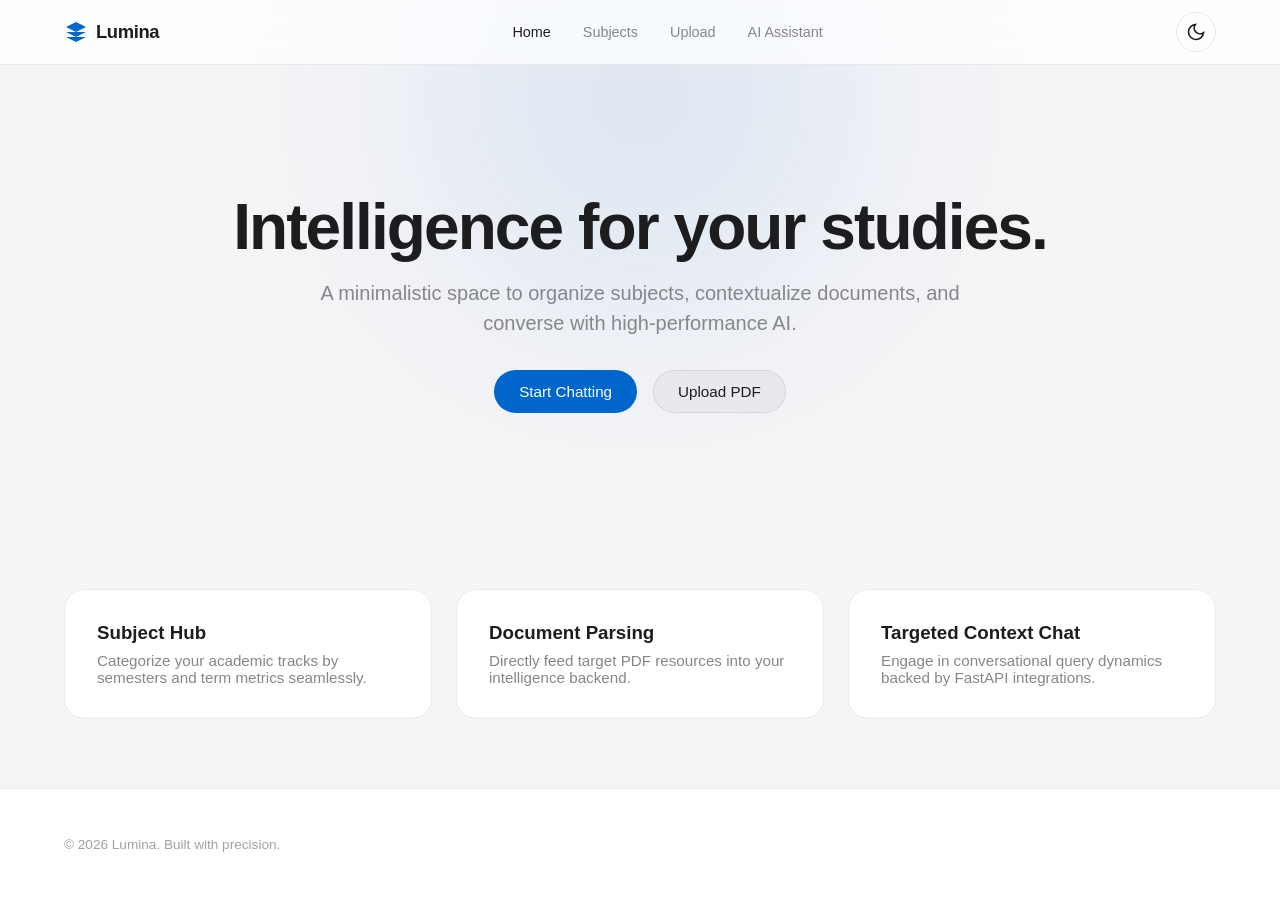
==== index.html @ 6f411426 "first" ====
<!DOCTYPE html>
<html lang="en" data-theme="dark">

<head>
    <meta charset="UTF-8">
    <meta name="viewport" content="width=device-width, initial-scale=1.0">
    <title>Lumina | chat with Lumina</title>
    <link rel="stylesheet" href="css/variables.css">
    <link rel="stylesheet" href="css/style.css">
    <link rel="stylesheet" href="css/components.css">
    <link rel="stylesheet" href="css/animations.css">
</head>

<body>
    <div class="ambient-glow"></div>

    <header class="header">
        <div class="nav-container">
            <a href="index.html" class="brand">
                <svg viewBox="0 0 24 24"><path d="M12 2L2 7l10 5 10-5-10-5zM2 17l10 5 10-5M2 12l10 5 10-5"/></svg> Lumina
            </a>
            <nav>
                <ul class="nav-links">
                    <li><a href="index.html" class="nav-link active">Home</a></li>
                    <li><a href="subjects.html" class="nav-link">Subjects</a></li>
                    <li><a href="upload.html" class="nav-link">Upload</a></li>
                    <li><a href="chat.html" class="nav-link">AI Assistant</a></li>
                </ul>
            </nav>
            <div class="nav-controls">
                <button id="theme-toggle" class="icon-btn" aria-label="Toggle Theme" onclick="themeManager.toggle()"></button>
            </div>
        </div>
    </header>

    <main>
        <!-- Hero Section -->
        <section style="text-align: center; padding: 80px 0;" class="reveal">
            <h1 style="margin-bottom: var(--space-sm);">Intelligence for your studies.</h1>
            <p class="subtitle" style="margin: 0 auto var(--space-lg);">
                A minimalistic space to organize subjects, contextualize documents, and converse with high-performance AI.
            </p>
            <div style="display: flex; gap: var(--space-sm); justify-content: center;">
                <a href="chat.html" class="btn btn-primary">Start Chatting</a>
                <a href="upload.html" class="btn btn-secondary">Upload PDF</a>
            </div>
        </section>

        <!-- Features Section -->
        <section class="stagger-container" style="display: grid; grid-template-columns: repeat(auto-fit, minmax(300px, 1fr)); gap: var(--space-md); margin-top: var(--space-3xl);">
            <div class="card card-hover">
                <h3 style="margin-bottom: var(--space-xs);">Subject Hub</h3>
                <p style="color: var(--text-secondary); font-size: 0.95rem;">Categorize your academic tracks by semesters and term metrics seamlessly.</p>
            </div>
            <div class="card card-hover">
                <h3 style="margin-bottom: var(--space-xs);">Document Parsing</h3>
                <p style="color: var(--text-secondary); font-size: 0.95rem;">Directly feed target PDF resources into your intelligence backend.</p>
            </div>
            <div class="card card-hover">
                <h3 style="margin-bottom: var(--space-xs);">Targeted Context Chat</h3>
                <p style="color: var(--text-secondary); font-size: 0.95rem;">Engage in conversational query dynamics backed by FastAPI integrations.</p>
            </div>
        </section>
    </main>

    <footer class="footer">
        <div class="footer-container">
            <p>&copy; 2026 Lumina. Built with precision.</p>
        </div>
    </footer>

    <script src="js/theme.js"></script>
    <script src="js/toast.js"></script>
    <script src="js/animations.js"></script>
</body>

</html>
---- css/variables.css ----
:root {
    /* Fonts */
    --font-sans: -apple-system, BlinkMacSystemFont, "SF Pro Display", "SF Pro Text", "Helvetica Neue", Helvetica, Arial, sans-serif;
    --font-mono: "SF Mono", SFMono-Regular, ui-monospace, Menlo, Monaco, Consolas, monospace;
    /* Spacing (8px Grid System) */
    --space-2xs: 4px;
    --space-xs: 8px;
    --space-sm: 16px;
    --space-md: 24px;
    --space-lg: 32px;
    --space-xl: 48px;
    --space-2xl: 64px;
    --space-3xl: 96px;
    /* Border Radii */
    --radius-sm: 8px;
    --radius-md: 14px;
    --radius-lg: 20px;
    --radius-xl: 28px;
    --radius-full: 9999px;
    /* Transitions */
    --ease-apple: cubic-bezier(0.16, 1, 0.3, 1);
    --duration-fast: 200ms;
    --duration-normal: 350ms;
    --duration-slow: 600ms;
}


/* Dark Theme (Default) */

[data-theme="dark"] {
    --bg-primary: #000000;
    --bg-secondary: #0c0c0e;
    --bg-tertiary: #161618;
    --bg-glass: rgba(22, 22, 24, 0.65);
    --bg-glass-hover: rgba(32, 32, 36, 0.75);
    --text-primary: #f5f5f7;
    --text-secondary: #86868b;
    --text-tertiary: #6e6e73;
    --accent-primary: #2997ff;
    --accent-hover: #0077ed;
    --accent-glow: rgba(41, 151, 255, 0.25);
    --border-color: rgba(255, 255, 255, 0.08);
    --border-hover: rgba(255, 255, 255, 0.18);
    --shadow-sm: 0 4px 12px rgba(0, 0, 0, 0.3);
    --shadow-md: 0 8px 24px rgba(0, 0, 0, 0.4);
    --shadow-lg: 0 20px 40px rgba(0, 0, 0, 0.5);
    --chat-user-bg: #0071e3;
    --chat-bot-bg: #1c1c1e;
    --skeleton-bg: #1f1f23;
}


/* Light Theme */

[data-theme="light"] {
    --bg-primary: #f5f5f7;
    --bg-secondary: #ffffff;
    --bg-tertiary: #e8e8ed;
    --bg-glass: rgba(255, 255, 255, 0.75);
    --bg-glass-hover: rgba(255, 255, 255, 0.9);
    --text-primary: #1d1d1f;
    --text-secondary: #86868b;
    --text-tertiary: #a1a1a6;
    --accent-primary: #0066cc;
    --accent-hover: #004499;
    --accent-glow: rgba(0, 102, 204, 0.15);
    --border-color: rgba(0, 0, 0, 0.08);
    --border-hover: rgba(0, 0, 0, 0.18);
    --shadow-sm: 0 4px 12px rgba(0, 0, 0, 0.04);
    --shadow-md: 0 8px 24px rgba(0, 0, 0, 0.08);
    --shadow-lg: 0 20px 40px rgba(0, 0, 0, 0.12);
    --chat-user-bg: #0066cc;
    --chat-bot-bg: #e5e5ea;
    --skeleton-bg: #e1e1e6;
}
---- css/style.css ----
*,
*::before,
*::after {
    box-sizing: border-box;
    margin: 0;
    padding: 0;
}

html {
    font-family: var(--font-sans);
    background-color: var(--bg-primary);
    color: var(--text-primary);
    scroll-behavior: smooth;
    -webkit-font-smoothing: antialiased;
    -moz-osx-font-smoothing: grayscale;
}

body {
    min-height: 100vh;
    display: flex;
    flex-direction: column;
    overflow-x: hidden;
    transition: background-color var(--duration-normal) var(--ease-apple), color var(--duration-normal) var(--ease-apple);
}


/* Floating Ambient Glow */

.ambient-glow {
    position: fixed;
    top: -200px;
    left: 50%;
    transform: translateX(-50%);
    width: 800px;
    height: 600px;
    background: radial-gradient(circle, var(--accent-glow) 0%, rgba(0, 0, 0, 0) 70%);
    z-index: -1;
    pointer-events: none;
    filter: blur(80px);
    opacity: 0.8;
}


/* Header & Glass Nav */

.header {
    position: sticky;
    top: 0;
    z-index: 100;
    backdrop-filter: blur(20px) saturate(180%);
    -webkit-backdrop-filter: blur(20px) saturate(180%);
    background-color: var(--bg-glass);
    border-bottom: 1px solid var(--border-color);
    transition: background-color var(--duration-normal) var(--ease-apple), border-color var(--duration-normal) var(--ease-apple);
}

.nav-container {
    max-width: 1200px;
    margin: 0 auto;
    padding: 0 var(--space-md);
    height: 64px;
    display: flex;
    align-items: center;
    justify-content: space-between;
}

.brand {
    display: flex;
    align-items: center;
    gap: var(--space-xs);
    font-weight: 600;
    font-size: 1.15rem;
    color: var(--text-primary);
    text-decoration: none;
    letter-spacing: -0.02em;
}

.brand svg {
    fill: var(--accent-primary);
    width: 24px;
    height: 24px;
}

.nav-links {
    display: flex;
    align-items: center;
    gap: var(--space-lg);
    list-style: none;
}

.nav-link {
    color: var(--text-secondary);
    text-decoration: none;
    font-size: 0.9rem;
    font-weight: 500;
    transition: color var(--duration-fast) var(--ease-apple);
}

.nav-link:hover,
.nav-link.active {
    color: var(--text-primary);
}

.nav-controls {
    display: flex;
    align-items: center;
    gap: var(--space-xs);
}


/* Main Container */

main {
    flex: 1;
    max-width: 1200px;
    width: 100%;
    margin: 0 auto;
    padding: var(--space-xl) var(--space-md);
}


/* Typography Utilities */

h1 {
    font-size: clamp(2.5rem, 5vw, 4rem);
    font-weight: 700;
    letter-spacing: -0.03em;
    line-height: 1.08;
}

h2 {
    font-size: clamp(1.8rem, 3.5vw, 2.5rem);
    font-weight: 600;
    letter-spacing: -0.02em;
    line-height: 1.15;
}

p.subtitle {
    font-size: 1.25rem;
    color: var(--text-secondary);
    line-height: 1.5;
    font-weight: 400;
    max-width: 640px;
}


/* Footer */

.footer {
    border-top: 1px solid var(--border-color);
    padding: var(--space-xl) 0;
    background-color: var(--bg-secondary);
    margin-top: auto;
}

.footer-container {
    max-width: 1200px;
    margin: 0 auto;
    padding: 0 var(--space-md);
    display: flex;
    justify-content: space-between;
    align-items: center;
    color: var(--text-tertiary);
    font-size: 0.85rem;
}
---- css/components.css ----
/* Buttons */

.btn {
    display: inline-flex;
    align-items: center;
    justify-content: center;
    gap: var(--space-xs);
    padding: 12px 24px;
    border-radius: var(--radius-full);
    font-size: 0.95rem;
    font-weight: 500;
    cursor: pointer;
    border: 1px solid transparent;
    transition: all var(--duration-fast) var(--ease-apple);
    text-decoration: none;
    outline: none;
}

.btn:focus-visible {
    box-shadow: 0 0 0 3px var(--accent-glow);
}

.btn-primary {
    background-color: var(--accent-primary);
    color: #ffffff;
}

.btn-primary:hover {
    background-color: var(--accent-hover);
    transform: scale(1.02);
}

.btn-primary:active {
    transform: scale(0.98);
}

.btn-secondary {
    background-color: var(--bg-tertiary);
    color: var(--text-primary);
    border-color: var(--border-color);
}

.btn-secondary:hover {
    background-color: var(--bg-glass-hover);
    border-color: var(--border-hover);
}

.icon-btn {
    width: 40px;
    height: 40px;
    border-radius: var(--radius-full);
    display: inline-flex;
    align-items: center;
    justify-content: center;
    background: transparent;
    border: 1px solid var(--border-color);
    color: var(--text-primary);
    cursor: pointer;
    transition: all var(--duration-fast) var(--ease-apple);
}

.icon-btn:hover {
    background-color: var(--bg-tertiary);
}


/* Glass Cards */

.card {
    background-color: var(--bg-secondary);
    border: 1px solid var(--border-color);
    border-radius: var(--radius-lg);
    padding: var(--space-lg);
    position: relative;
    overflow: hidden;
}


/* Form Elements */

.form-group {
    display: flex;
    flex-direction: column;
    gap: var(--space-xs);
    margin-bottom: var(--space-md);
}

.form-label {
    font-size: 0.85rem;
    font-weight: 600;
    color: var(--text-secondary);
    text-transform: uppercase;
    letter-spacing: 0.05em;
}

.form-input,
.form-select,
.form-textarea {
    width: 100%;
    padding: 14px 18px;
    border-radius: var(--radius-md);
    background-color: var(--bg-tertiary);
    border: 1px solid var(--border-color);
    color: var(--text-primary);
    font-family: inherit;
    font-size: 1rem;
    outline: none;
    transition: border-color var(--duration-fast) var(--ease-apple), box-shadow var(--duration-fast) var(--ease-apple);
}

.form-input:focus,
.form-select:focus,
.form-textarea:focus {
    border-color: var(--accent-primary);
    box-shadow: 0 0 0 3px var(--accent-glow);
}


/* File Drop Zone */

.drop-zone {
    border: 2px dashed var(--border-hover);
    border-radius: var(--radius-lg);
    padding: var(--space-2xl) var(--space-md);
    text-align: center;
    cursor: pointer;
    background-color: var(--bg-glass);
    transition: all var(--duration-fast) var(--ease-apple);
}

.drop-zone:hover,
.drop-zone.dragover {
    border-color: var(--accent-primary);
    background-color: var(--bg-glass-hover);
}


/* Toast Notifications */

#toast-container {
    position: fixed;
    bottom: 24px;
    right: 24px;
    z-index: 1000;
    display: flex;
    flex-direction: column;
    gap: 12px;
}

.toast {
    min-width: 280px;
    padding: 14px 20px;
    border-radius: var(--radius-md);
    background-color: var(--bg-glass);
    backdrop-filter: blur(16px);
    -webkit-backdrop-filter: blur(16px);
    border: 1px solid var(--border-color);
    color: var(--text-primary);
    box-shadow: var(--shadow-lg);
    display: flex;
    align-items: center;
    gap: var(--space-xs);
    transform: translateX(120%);
    transition: transform var(--duration-normal) var(--ease-apple);
}

.toast.show {
    transform: translateX(0);
}

.toast-success {
    border-left: 4px solid #34c759;
}

.toast-error {
    border-left: 4px solid #ff3b30;
}


/* Skeleton Loader */

.skeleton {
    background: var(--skeleton-bg);
    border-radius: var(--radius-sm);
    animation: pulseGlow 1.5s infinite ease-in-out;
}


/* Chat Component */

.chat-window {
    display: flex;
    flex-direction: column;
    height: calc(100vh - 200px);
    min-height: 500px;
    background-color: var(--bg-secondary);
    border: 1px solid var(--border-color);
    border-radius: var(--radius-xl);
    overflow: hidden;
}

.chat-messages {
    flex: 1;
    padding: var(--space-lg);
    overflow-y: auto;
    display: flex;
    flex-direction: column;
    gap: var(--space-md);
}

.chat-bubble {
    max-width: 75%;
    padding: 14px 20px;
    border-radius: var(--radius-lg);
    font-size: 0.95rem;
    line-height: 1.5;
    word-break: break-word;
}

.chat-bubble.user {
    align-self: flex-end;
    background-color: var(--chat-user-bg);
    color: #ffffff;
    border-bottom-right-radius: var(--radius-sm);
}

.chat-bubble.bot {
    align-self: flex-start;
    background-color: var(--chat-bot-bg);
    color: var(--text-primary);
    border-bottom-left-radius: var(--radius-sm);
}

.chat-input-area {
    padding: var(--space-md);
    border-top: 1px solid var(--border-color);
    background-color: var(--bg-glass);
    display: flex;
    gap: var(--space-xs);
    align-items: center;
}
---- css/animations.css ----
/* Scroll Reveal & Staggering */

.reveal {
    opacity: 0;
    transform: translateY(24px);
    transition: opacity var(--duration-slow) var(--ease-apple), transform var(--duration-slow) var(--ease-apple);
    will-change: opacity, transform;
}

.reveal.active {
    opacity: 1;
    transform: translateY(0);
}


/* Stagger Children */

.stagger-container>* {
    opacity: 0;
    transform: translateY(20px);
    transition: opacity var(--duration-slow) var(--ease-apple), transform var(--duration-slow) var(--ease-apple);
}

.stagger-container.active>*:nth-child(1) {
    transition-delay: 50ms;
    opacity: 1;
    transform: translateY(0);
}

.stagger-container.active>*:nth-child(2) {
    transition-delay: 120ms;
    opacity: 1;
    transform: translateY(0);
}

.stagger-container.active>*:nth-child(3) {
    transition-delay: 190ms;
    opacity: 1;
    transform: translateY(0);
}

.stagger-container.active>*:nth-child(4) {
    transition-delay: 260ms;
    opacity: 1;
    transform: translateY(0);
}


/* Soft Card Hover Lift */

.card-hover {
    transition: transform var(--duration-normal) var(--ease-apple), box-shadow var(--duration-normal) var(--ease-apple), border-color var(--duration-normal) var(--ease-apple);
}

.card-hover:hover {
    transform: translateY(-6px);
    box-shadow: var(--shadow-lg);
    border-color: var(--border-hover);
}


/* Pulse Keyframes for Typing / Loading */

@keyframes pulseGlow {
    0%,
    100% {
        opacity: 0.4;
    }
    50% {
        opacity: 1;
    }
}

@keyframes dotFlashing {
    0% {
        opacity: 0.2;
    }
    50% {
        opacity: 1;
    }
    100% {
        opacity: 0.2;
    }
}

.dot-1 {
    animation: dotFlashing 1s infinite 0s;
}

.dot-2 {
    animation: dotFlashing 1s infinite 0.2s;
}

.dot-3 {
    animation: dotFlashing 1s infinite 0.4s;
}
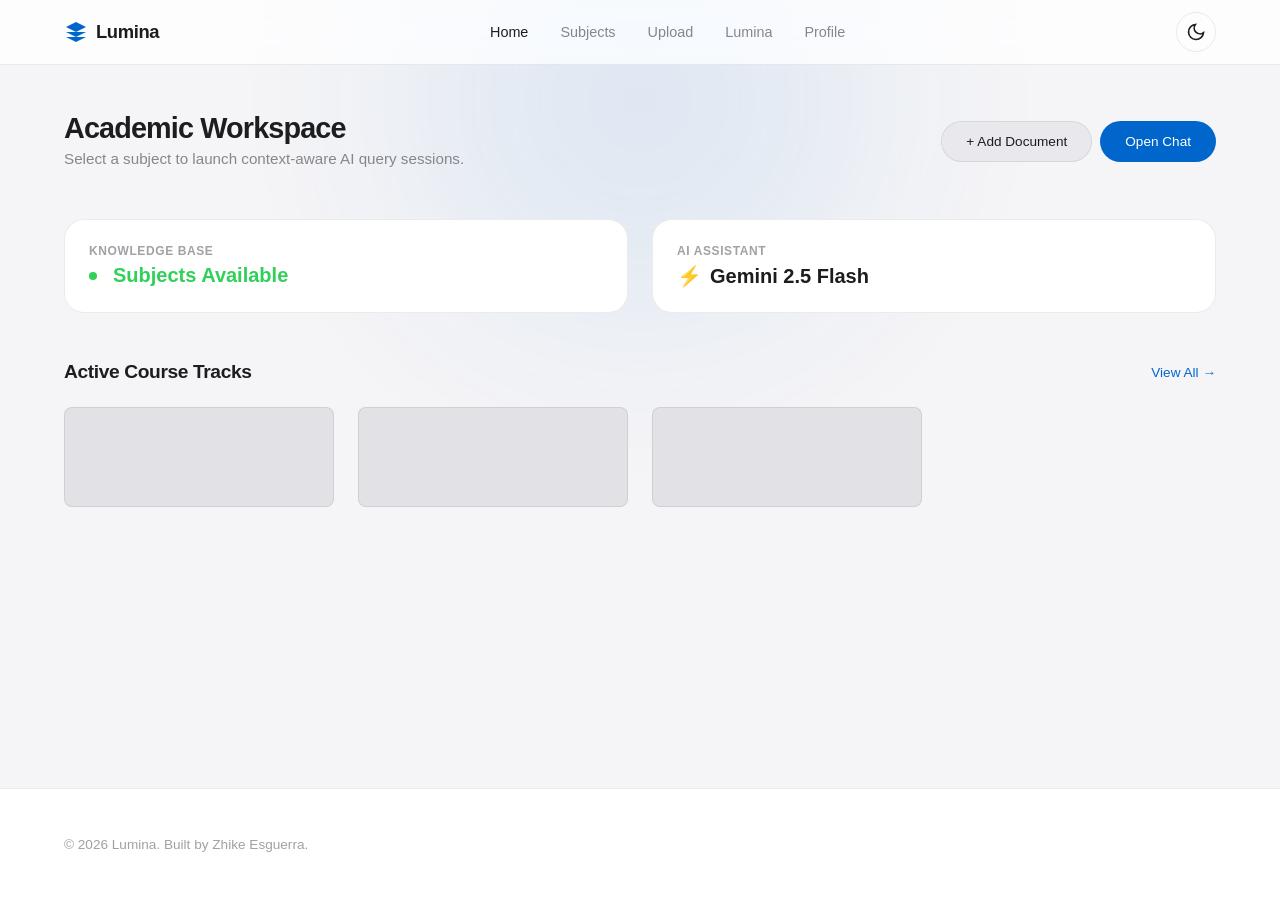
==== commit 1ae1d5e7: "new changes" ====
--- a/index.html
+++ b/index.html
@@ -4,7 +4,7 @@
 <head>
     <meta charset="UTF-8">
     <meta name="viewport" content="width=device-width, initial-scale=1.0">
-    <title>Lumina | chat with Lumina</title>
+    <title>Dashboard | Lumina</title>
     <link rel="stylesheet" href="css/variables.css">
     <link rel="stylesheet" href="css/style.css">
     <link rel="stylesheet" href="css/components.css">
@@ -24,7 +24,8 @@
                     <li><a href="index.html" class="nav-link active">Home</a></li>
                     <li><a href="subjects.html" class="nav-link">Subjects</a></li>
                     <li><a href="upload.html" class="nav-link">Upload</a></li>
-                    <li><a href="chat.html" class="nav-link">AI Assistant</a></li>
+                    <li><a href="chat.html" class="nav-link">Lumina</a></li>
+                    <li><a href="profile.html" class="nav-link">Profile</a></li>
                 </ul>
             </nav>
             <div class="nav-controls">
@@ -34,44 +35,67 @@
     </header>
 
     <main>
-        <!-- Hero Section -->
-        <section style="text-align: center; padding: 80px 0;" class="reveal">
-            <h1 style="margin-bottom: var(--space-sm);">Intelligence for your studies.</h1>
-            <p class="subtitle" style="margin: 0 auto var(--space-lg);">
-                A minimalistic space to organize subjects, contextualize documents, and converse with high-performance AI.
-            </p>
-            <div style="display: flex; gap: var(--space-sm); justify-content: center;">
-                <a href="chat.html" class="btn btn-primary">Start Chatting</a>
-                <a href="upload.html" class="btn btn-secondary">Upload PDF</a>
+        <!-- Header Welcome & Quick Search Trigger -->
+        <div style="display: flex; align-items: center; justify-content: space-between; margin-bottom: var(--space-xl);" class="reveal">
+            <div>
+                <h1 style="font-size: 1.8rem; margin-bottom: 4px;">Academic Workspace</h1>
+                <p class="subtitle" style="font-size: 0.95rem;">Select a subject to launch context-aware AI query sessions.</p>
             </div>
-        </section>
+            <div style="display: flex; gap: var(--space-xs);">
+                <a href="upload.html" class="btn btn-secondary" style="font-size: 0.85rem;">+ Add Document</a>
+                <a href="chat.html" class="btn btn-primary" style="font-size: 0.85rem;">Open Chat</a>
+            </div>
+        </div>
 
-        <!-- Features Section -->
-        <section class="stagger-container" style="display: grid; grid-template-columns: repeat(auto-fit, minmax(300px, 1fr)); gap: var(--space-md); margin-top: var(--space-3xl);">
-            <div class="card card-hover">
-                <h3 style="margin-bottom: var(--space-xs);">Subject Hub</h3>
-                <p style="color: var(--text-secondary); font-size: 0.95rem;">Categorize your academic tracks by semesters and term metrics seamlessly.</p>
+        <!-- System Overview Metrics -->
+        <div class="reveal" style="display: grid; grid-template-columns: repeat(auto-fit, minmax(220px, 1fr)); gap: var(--space-md); margin-bottom: var(--space-xl);">
+            <!-- Card 1: Vector Database / RAG Index -->
+            <div class="card" style="padding: var(--space-md);">
+                <div style="font-size: 0.75rem; text-transform: uppercase; color: var(--text-tertiary); font-weight: 600; letter-spacing: 0.05em; margin-bottom: 6px;">
+                    Knowledge Base
+                </div>
+                <div style="font-size: 1.25rem; font-weight: 600; color: #30d158; display: flex; align-items: center; gap: 8px;">
+                    <span style="width: 8px; height: 8px; border-radius: 50%; background: #30d158; display: inline-block;"></span>
+                    <span id="subject-count"></span> Subjects Available
+                </div>
             </div>
-            <div class="card card-hover">
-                <h3 style="margin-bottom: var(--space-xs);">Document Parsing</h3>
-                <p style="color: var(--text-secondary); font-size: 0.95rem;">Directly feed target PDF resources into your intelligence backend.</p>
+
+            <!-- Card 2: Core Intelligence Engine -->
+            <div class="card" style="padding: var(--space-md);">
+                <div style="font-size: 0.75rem; text-transform: uppercase; color: var(--text-tertiary); font-weight: 600; letter-spacing: 0.05em; margin-bottom: 6px;">
+                    AI Assistant
+                </div>
+                <div style="font-size: 1.25rem; font-weight: 600; color: var(--text-primary); display: flex; align-items: center; gap: 8px;">
+                    <span style="color: var(--accent-primary);">⚡</span> Gemini 2.5 Flash
+                </div>
             </div>
-            <div class="card card-hover">
-                <h3 style="margin-bottom: var(--space-xs);">Targeted Context Chat</h3>
-                <p style="color: var(--text-secondary); font-size: 0.95rem;">Engage in conversational query dynamics backed by FastAPI integrations.</p>
+        </div>
+        <!-- Quick Subject Launch Grid -->
+        <div class="reveal">
+            <div style="display: flex; align-items: center; justify-content: space-between; margin-bottom: var(--space-md);">
+                <h2 style="font-size: 1.2rem; font-weight: 600;">Active Course Tracks</h2>
+                <a href="subjects.html" style="font-size: 0.85rem; color: var(--accent-primary); text-decoration: none; font-weight: 500;">View All →</a>
             </div>
-        </section>
+
+            <div id="recent-subjects-grid" style="display: grid; grid-template-columns: repeat(auto-fill, minmax(260px, 1fr)); gap: var(--space-md);">
+                <!-- Skeleton Loader -->
+                <div class="card skeleton" style="height: 100px;"></div>
+                <div class="card skeleton" style="height: 100px;"></div>
+                <div class="card skeleton" style="height: 100px;"></div>
+            </div>
+        </div>
     </main>
 
     <footer class="footer">
         <div class="footer-container">
-            <p>&copy; 2026 Lumina. Built with precision.</p>
+            <p>&copy; 2026 Lumina. Built by Zhike Esguerra.</p>
         </div>
     </footer>
 
     <script src="js/theme.js"></script>
-    <script src="js/toast.js"></script>
+    <script type="module" src="js/toast.js"></script>
     <script src="js/animations.js"></script>
+    <script type="module" src="js/dashboard.js"></script>
 </body>
 
 </html>
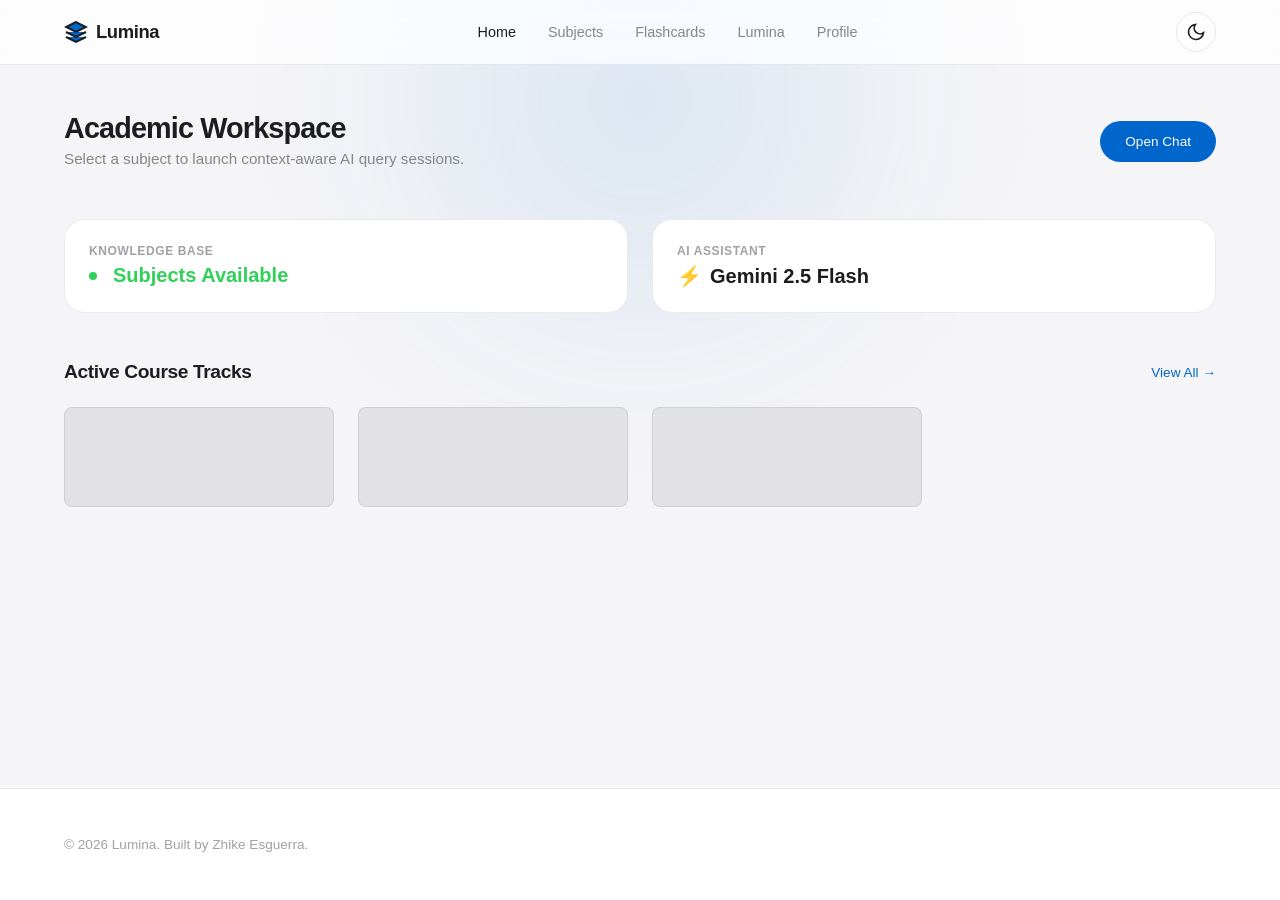
==== commit fdb8855f: "changes" ====
--- a/index.html
+++ b/index.html
@@ -17,13 +17,16 @@
     <header class="header">
         <div class="nav-container">
             <a href="index.html" class="brand">
-                <svg viewBox="0 0 24 24"><path d="M12 2L2 7l10 5 10-5-10-5zM2 17l10 5 10-5M2 12l10 5 10-5"/></svg> Lumina
+                <svg viewBox="0 0 24 24" width="24" height="24" fill="none" stroke="currentColor" stroke-width="2">
+                <path d="M12 2L2 7l10 5 10-5-10-5zM2 17l10 5 10-5M2 12l10 5 10-5" />
+            </svg> Lumina
             </a>
             <nav>
                 <ul class="nav-links">
                     <li><a href="index.html" class="nav-link active">Home</a></li>
                     <li><a href="subjects.html" class="nav-link">Subjects</a></li>
-                    <li><a href="upload.html" class="nav-link">Upload</a></li>
+
+                    <li><a href="generate-flashcard.html" class="nav-link">Flashcards</a></li>
                     <li><a href="chat.html" class="nav-link">Lumina</a></li>
                     <li><a href="profile.html" class="nav-link">Profile</a></li>
                 </ul>
@@ -42,7 +45,6 @@
                 <p class="subtitle" style="font-size: 0.95rem;">Select a subject to launch context-aware AI query sessions.</p>
             </div>
             <div style="display: flex; gap: var(--space-xs);">
-                <a href="upload.html" class="btn btn-secondary" style="font-size: 0.85rem;">+ Add Document</a>
                 <a href="chat.html" class="btn btn-primary" style="font-size: 0.85rem;">Open Chat</a>
             </div>
         </div>
--- a/css/style.css
+++ b/css/style.css
@@ -162,4 +162,161 @@
     align-items: center;
     color: var(--text-tertiary);
     font-size: 0.85rem;
+}
+
+
+/* ==========================================================================
+   Bot Markdown & Code Block Formatting
+   ========================================================================== */
+
+
+/* Spacing & base line height inside bot responses */
+
+.chat-bubble.bot .chat-content {
+    line-height: 1.6;
+}
+
+
+/* Headings generated by AI */
+
+.chat-bubble.bot h1,
+.chat-bubble.bot h2,
+.chat-bubble.bot h3,
+.chat-bubble.bot h4 {
+    margin-top: 1rem;
+    margin-bottom: 0.5rem;
+    font-weight: 600;
+    color: var(--text-primary, #ffffff);
+}
+
+.chat-bubble.bot h2 {
+    font-size: 1.2rem;
+    border-bottom: 1px solid var(--border-color, rgba(255, 255, 255, 0.15));
+    padding-bottom: 4px;
+}
+
+.chat-bubble.bot h3 {
+    font-size: 1.05rem;
+}
+
+
+/* Paragraphs & Lists */
+
+.chat-bubble.bot p {
+    margin-bottom: 0.75rem;
+}
+
+.chat-bubble.bot p:last-child {
+    margin-bottom: 0;
+}
+
+.chat-bubble.bot ul,
+.chat-bubble.bot ol {
+    margin: 0.5rem 0 0.75rem 1.25rem;
+    padding-left: 0.5rem;
+}
+
+.chat-bubble.bot li {
+    margin-bottom: 0.25rem;
+}
+
+
+/* Bold & Italic Emphasis */
+
+.chat-bubble.bot strong,
+.chat-bubble.bot b {
+    font-weight: 700;
+    color: var(--text-primary, #ffffff);
+}
+
+
+/* Inline Code Snippets (e.g., `npm run dev`) */
+
+.chat-bubble.bot code:not(pre code) {
+    background-color: rgba(255, 255, 255, 0.12);
+    color: var(--accent-primary, #646cff);
+    padding: 2px 6px;
+    border-radius: 4px;
+    font-family: 'Fira Code', Consolas, Monaco, monospace;
+    font-size: 0.85em;
+}
+
+
+/* Full Code Blocks Wrapper & Pre Container */
+
+.chat-bubble.bot .code-block-wrapper {
+    position: relative;
+    margin: 12px 0;
+}
+
+.chat-bubble.bot pre {
+    margin: 0;
+    padding: 14px 16px;
+    background-color: #1e1e1e !important;
+    border-radius: var(--radius-md, 8px);
+    border: 1px solid var(--border-color, rgba(255, 255, 255, 0.1));
+    overflow-x: auto;
+}
+
+.chat-bubble.bot pre code {
+    font-family: 'Fira Code', 'Cascadia Code', Consolas, monospace;
+    font-size: 0.85rem;
+    line-height: 1.5;
+    background: transparent !important;
+    padding: 0 !important;
+}
+
+
+/* Interactive Copy Code Button */
+
+.chat-bubble.bot .copy-code-btn {
+    transition: background-color 0.2s ease, opacity 0.2s ease;
+    opacity: 0.85;
+}
+
+.chat-bubble.bot .copy-code-btn:hover {
+    opacity: 1;
+    background-color: rgba(255, 255, 255, 0.25) !important;
+}
+
+
+/* Styling AI Markdown Output */
+
+.chat-bubble.bot .chat-content {
+    line-height: 1.6;
+    font-size: 0.95rem;
+}
+
+
+/* Format Headings */
+
+.chat-bubble.bot .chat-content h3 {
+    margin-top: 14px;
+    margin-bottom: 8px;
+    font-size: 1.05rem;
+    font-weight: 600;
+    color: var(--text-primary, #ffffff);
+    border-bottom: 1px solid rgba(255, 255, 255, 0.1);
+    padding-bottom: 4px;
+}
+
+.chat-bubble.bot .chat-content h3:first-child {
+    margin-top: 0;
+}
+
+
+/* Format Lists */
+
+.chat-bubble.bot .chat-content ul {
+    margin: 6px 0 12px 18px;
+    padding: 0;
+}
+
+.chat-bubble.bot .chat-content li {
+    margin-bottom: 4px;
+    color: var(--text-secondary, #d1d5db);
+}
+
+.chat-bubble.bot .chat-content p {
+    margin-bottom: 8px;
 }
